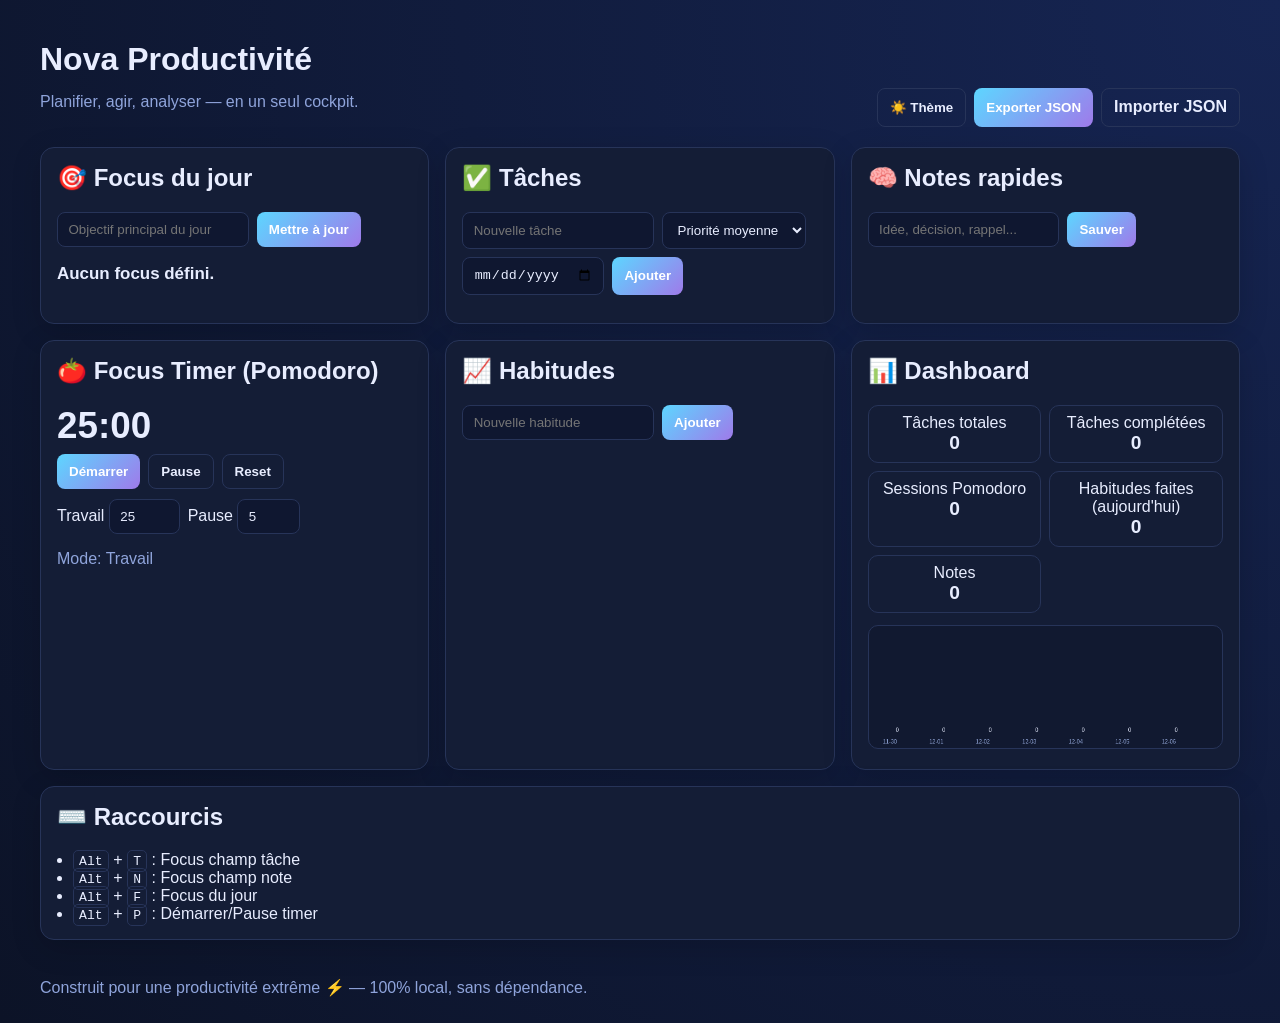
==== index.html @ 3446bffc "Create complete Nova productivité web app" ====
<!doctype html>
<html lang="fr">
  <head>
    <meta charset="UTF-8" />
    <meta name="viewport" content="width=device-width, initial-scale=1.0" />
    <title>Nova Productivité</title>
    <link rel="stylesheet" href="styles.css" />
  </head>
  <body>
    <header class="topbar">
      <div>
        <h1>Nova Productivité</h1>
        <p class="subtitle">Planifier, agir, analyser — en un seul cockpit.</p>
      </div>
      <div class="topbar-actions">
        <button id="themeToggle" class="btn ghost">🌙 Thème</button>
        <button id="exportBtn" class="btn">Exporter JSON</button>
        <label class="btn ghost" for="importInput">Importer JSON</label>
        <input id="importInput" type="file" accept="application/json" hidden />
      </div>
    </header>

    <main class="grid">
      <section class="card focus-card">
        <h2>🎯 Focus du jour</h2>
        <form id="focusForm" class="inline-form">
          <input id="focusInput" type="text" maxlength="120" placeholder="Objectif principal du jour" required />
          <button class="btn" type="submit">Mettre à jour</button>
        </form>
        <p id="focusDisplay" class="focus-display">Aucun focus défini.</p>
      </section>

      <section class="card">
        <h2>✅ Tâches</h2>
        <form id="taskForm" class="inline-form">
          <input id="taskTitle" type="text" placeholder="Nouvelle tâche" required />
          <select id="taskPriority">
            <option value="low">Priorité basse</option>
            <option value="medium" selected>Priorité moyenne</option>
            <option value="high">Priorité haute</option>
          </select>
          <input id="taskDue" type="date" />
          <button class="btn" type="submit">Ajouter</button>
        </form>
        <ul id="taskList" class="list"></ul>
      </section>

      <section class="card">
        <h2>🧠 Notes rapides</h2>
        <form id="noteForm" class="inline-form">
          <input id="noteInput" type="text" maxlength="200" placeholder="Idée, décision, rappel..." required />
          <button class="btn" type="submit">Sauver</button>
        </form>
        <ul id="noteList" class="list"></ul>
      </section>

      <section class="card">
        <h2>🍅 Focus Timer (Pomodoro)</h2>
        <div class="timer-wrap">
          <p id="timerValue" class="timer">25:00</p>
          <div class="timer-controls">
            <button id="startTimer" class="btn">Démarrer</button>
            <button id="pauseTimer" class="btn ghost">Pause</button>
            <button id="resetTimer" class="btn ghost">Reset</button>
          </div>
          <div class="inline-form">
            <label>Travail <input id="workMinutes" type="number" min="1" max="120" value="25" /></label>
            <label>Pause <input id="breakMinutes" type="number" min="1" max="60" value="5" /></label>
          </div>
          <p id="timerState" class="muted">Mode: Travail</p>
        </div>
      </section>

      <section class="card">
        <h2>📈 Habitudes</h2>
        <form id="habitForm" class="inline-form">
          <input id="habitInput" type="text" placeholder="Nouvelle habitude" required />
          <button class="btn" type="submit">Ajouter</button>
        </form>
        <ul id="habitList" class="list"></ul>
      </section>

      <section class="card">
        <h2>📊 Dashboard</h2>
        <div class="stats" id="stats"></div>
        <canvas id="weeklyCanvas" width="640" height="220" aria-label="Graphique hebdo"></canvas>
      </section>

      <section class="card wide">
        <h2>⌨️ Raccourcis</h2>
        <ul class="hint-list">
          <li><kbd>Alt</kbd> + <kbd>T</kbd> : Focus champ tâche</li>
          <li><kbd>Alt</kbd> + <kbd>N</kbd> : Focus champ note</li>
          <li><kbd>Alt</kbd> + <kbd>F</kbd> : Focus du jour</li>
          <li><kbd>Alt</kbd> + <kbd>P</kbd> : Démarrer/Pause timer</li>
        </ul>
      </section>
    </main>

    <footer class="footer">Construit pour une productivité extrême ⚡ — 100% local, sans dépendance.</footer>

    <script src="app.js"></script>
  </body>
</html>
---- styles.css ----
:root {
  --bg: #0c1327;
  --card: #121b34;
  --text: #e8edff;
  --muted: #8fa4db;
  --accent: #5dd6ff;
  --accent-2: #9f7aea;
  --danger: #ff6b6b;
  --ok: #4dd4ac;
  --border: #273459;
}

body.light {
  --bg: #f2f6ff;
  --card: #ffffff;
  --text: #17213f;
  --muted: #4f6498;
  --accent: #1f8fff;
  --accent-2: #7a43d6;
  --danger: #d24141;
  --ok: #1f9f7d;
  --border: #d6def8;
}

* { box-sizing: border-box; }
body {
  margin: 0;
  background: radial-gradient(circle at top right, #162553, var(--bg));
  color: var(--text);
  font-family: Inter, Segoe UI, Roboto, Helvetica, Arial, sans-serif;
}

.topbar,
.footer,
.grid {
  width: min(1200px, 94vw);
  margin: 0 auto;
}

.topbar {
  display: flex;
  justify-content: space-between;
  align-items: end;
  padding: 1.2rem 0 0.8rem;
  gap: 1rem;
}
.subtitle { color: var(--muted); margin-top: -0.4rem; }
.topbar-actions { display: flex; gap: 0.5rem; flex-wrap: wrap; }

.grid {
  display: grid;
  grid-template-columns: repeat(auto-fit, minmax(320px, 1fr));
  gap: 1rem;
  padding: 0.5rem 0 2rem;
}

.card {
  background: color-mix(in srgb, var(--card), #fff 1%);
  border: 1px solid var(--border);
  border-radius: 14px;
  padding: 1rem;
  box-shadow: 0 8px 30px rgba(0, 0, 0, 0.16);
}
.card h2 { margin-top: 0; }
.wide { grid-column: 1 / -1; }

.inline-form {
  display: flex;
  gap: 0.5rem;
  flex-wrap: wrap;
  margin-bottom: 0.8rem;
}

input, select {
  background: #0f1730;
  color: var(--text);
  border: 1px solid var(--border);
  border-radius: 8px;
  padding: 0.56rem 0.65rem;
}
body.light input, body.light select {
  background: #f8faff;
}
input:focus, select:focus {
  outline: 2px solid color-mix(in srgb, var(--accent), transparent 55%);
  outline-offset: 1px;
}

.btn {
  background: linear-gradient(135deg, var(--accent), var(--accent-2));
  border: none;
  color: white;
  font-weight: 650;
  border-radius: 8px;
  padding: 0.58rem 0.75rem;
  cursor: pointer;
}
.btn.ghost {
  background: transparent;
  border: 1px solid var(--border);
  color: var(--text);
}

.list {
  list-style: none;
  margin: 0;
  padding: 0;
  display: flex;
  flex-direction: column;
  gap: 0.5rem;
  max-height: 320px;
  overflow: auto;
}

.item {
  display: grid;
  grid-template-columns: 1fr auto;
  gap: 0.5rem;
  align-items: center;
  border: 1px solid var(--border);
  border-radius: 10px;
  padding: 0.56rem;
}
.item .meta { color: var(--muted); font-size: 0.86rem; }
.badge {
  font-size: 0.75rem;
  padding: 0.18rem 0.42rem;
  border-radius: 999px;
  border: 1px solid var(--border);
}
.badge.high { color: #fff; background: var(--danger); border-color: transparent; }
.badge.medium { color: #fff; background: #ffa13d; border-color: transparent; }
.badge.low { color: #fff; background: var(--ok); border-color: transparent; }

.actions {
  display: flex;
  gap: 0.35rem;
}
.actions button {
  border: 1px solid var(--border);
  background: transparent;
  color: var(--text);
  border-radius: 8px;
  padding: 0.25rem 0.44rem;
  cursor: pointer;
}

.timer { font-size: 2.3rem; margin: 0 0 0.4rem; font-weight: 760; }
.timer-controls { display: flex; gap: 0.5rem; margin-bottom: 0.6rem; }
.focus-display { font-size: 1.06rem; font-weight: 640; }
.muted { color: var(--muted); }

.stats {
  display: grid;
  grid-template-columns: repeat(auto-fit, minmax(140px, 1fr));
  gap: 0.5rem;
  margin-bottom: 0.75rem;
}
.stat {
  border: 1px solid var(--border);
  border-radius: 10px;
  padding: 0.5rem;
  text-align: center;
}
.stat .value { font-size: 1.2rem; font-weight: 760; }

canvas {
  width: 100%;
  background: color-mix(in srgb, var(--card), black 8%);
  border: 1px solid var(--border);
  border-radius: 10px;
}

kbd {
  border: 1px solid var(--border);
  border-radius: 5px;
  padding: 0.16rem 0.32rem;
  font-size: 0.82rem;
}
.hint-list { margin: 0; padding-left: 1rem; }
.footer {
  color: var(--muted);
  padding: 0.4rem 0 1.6rem;
}
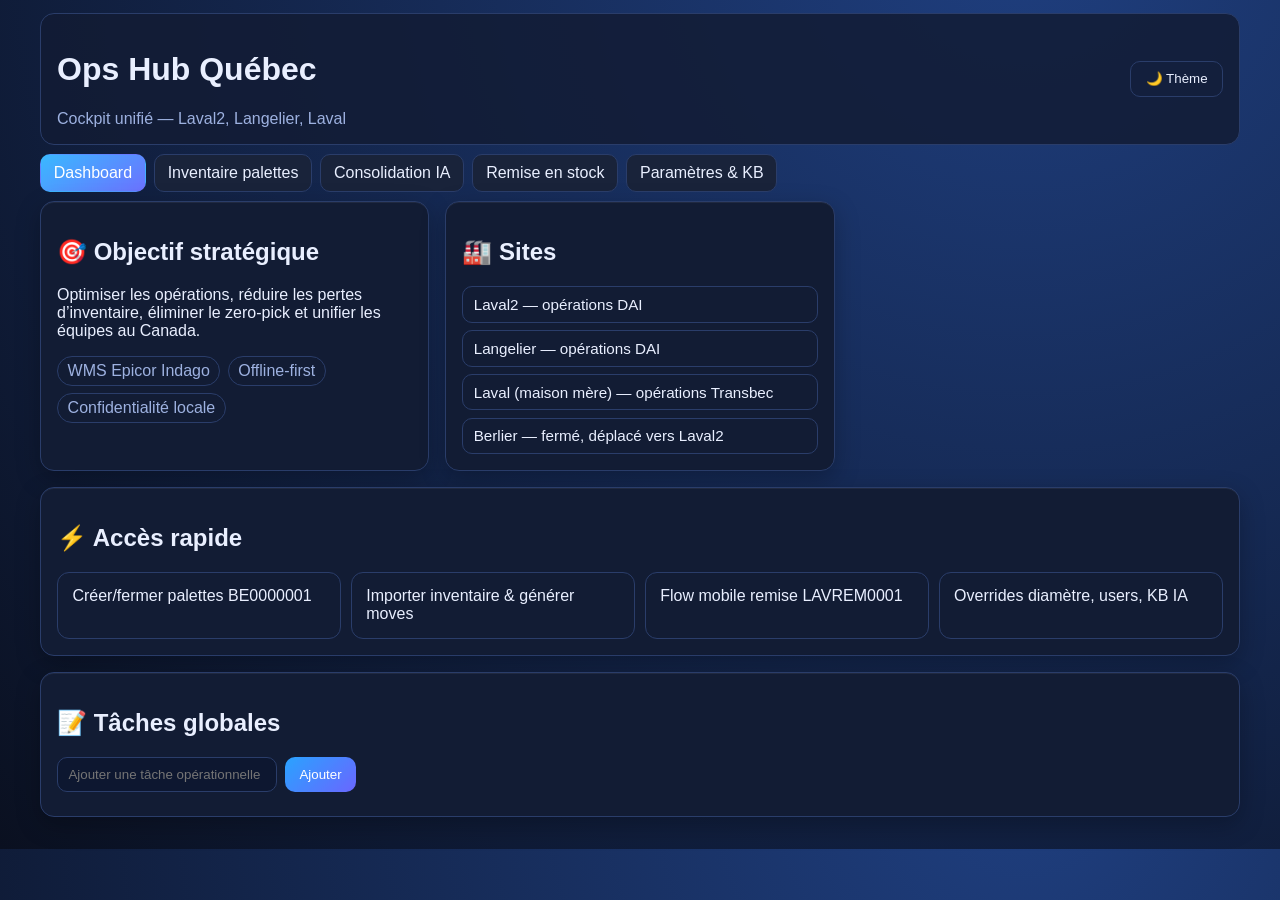
==== commit 520ed316: "Build multi-page warehouse ops hub UI and workflows" ====
--- a/index.html
+++ b/index.html
@@ -3,101 +3,68 @@
   <head>
     <meta charset="UTF-8" />
     <meta name="viewport" content="width=device-width, initial-scale=1.0" />
-    <title>Nova Productivité</title>
+    <title>Transbec DAI • Ops Hub</title>
     <link rel="stylesheet" href="styles.css" />
   </head>
-  <body>
-    <header class="topbar">
+  <body data-page="dashboard">
+    <header class="topbar glass">
       <div>
-        <h1>Nova Productivité</h1>
-        <p class="subtitle">Planifier, agir, analyser — en un seul cockpit.</p>
+        <h1>Ops Hub Québec</h1>
+        <p class="subtitle">Cockpit unifié — Laval2, Langelier, Laval</p>
       </div>
-      <div class="topbar-actions">
-        <button id="themeToggle" class="btn ghost">🌙 Thème</button>
-        <button id="exportBtn" class="btn">Exporter JSON</button>
-        <label class="btn ghost" for="importInput">Importer JSON</label>
-        <input id="importInput" type="file" accept="application/json" hidden />
-      </div>
+      <button id="themeToggle" class="btn ghost">🌙 Thème</button>
     </header>
 
+    <nav class="main-nav">
+      <a href="index.html" class="active">Dashboard</a>
+      <a href="inventaire.html">Inventaire palettes</a>
+      <a href="consolidation.html">Consolidation IA</a>
+      <a href="remise.html">Remise en stock</a>
+      <a href="parametres.html">Paramètres & KB</a>
+    </nav>
+
     <main class="grid">
-      <section class="card focus-card">
-        <h2>🎯 Focus du jour</h2>
-        <form id="focusForm" class="inline-form">
-          <input id="focusInput" type="text" maxlength="120" placeholder="Objectif principal du jour" required />
-          <button class="btn" type="submit">Mettre à jour</button>
-        </form>
-        <p id="focusDisplay" class="focus-display">Aucun focus défini.</p>
-      </section>
-
-      <section class="card">
-        <h2>✅ Tâches</h2>
-        <form id="taskForm" class="inline-form">
-          <input id="taskTitle" type="text" placeholder="Nouvelle tâche" required />
-          <select id="taskPriority">
-            <option value="low">Priorité basse</option>
-            <option value="medium" selected>Priorité moyenne</option>
-            <option value="high">Priorité haute</option>
-          </select>
-          <input id="taskDue" type="date" />
-          <button class="btn" type="submit">Ajouter</button>
-        </form>
-        <ul id="taskList" class="list"></ul>
-      </section>
-
-      <section class="card">
-        <h2>🧠 Notes rapides</h2>
-        <form id="noteForm" class="inline-form">
-          <input id="noteInput" type="text" maxlength="200" placeholder="Idée, décision, rappel..." required />
-          <button class="btn" type="submit">Sauver</button>
-        </form>
-        <ul id="noteList" class="list"></ul>
-      </section>
-
-      <section class="card">
-        <h2>🍅 Focus Timer (Pomodoro)</h2>
-        <div class="timer-wrap">
-          <p id="timerValue" class="timer">25:00</p>
-          <div class="timer-controls">
-            <button id="startTimer" class="btn">Démarrer</button>
-            <button id="pauseTimer" class="btn ghost">Pause</button>
-            <button id="resetTimer" class="btn ghost">Reset</button>
-          </div>
-          <div class="inline-form">
-            <label>Travail <input id="workMinutes" type="number" min="1" max="120" value="25" /></label>
-            <label>Pause <input id="breakMinutes" type="number" min="1" max="60" value="5" /></label>
-          </div>
-          <p id="timerState" class="muted">Mode: Travail</p>
+      <section class="card depth">
+        <h2>🎯 Objectif stratégique</h2>
+        <p>
+          Optimiser les opérations, réduire les pertes d’inventaire, éliminer le zero-pick et unifier les équipes au Canada.
+        </p>
+        <div class="pill-row">
+          <span class="pill">WMS Epicor Indago</span>
+          <span class="pill">Offline-first</span>
+          <span class="pill">Confidentialité locale</span>
         </div>
       </section>
 
-      <section class="card">
-        <h2>📈 Habitudes</h2>
-        <form id="habitForm" class="inline-form">
-          <input id="habitInput" type="text" placeholder="Nouvelle habitude" required />
+      <section class="card depth">
+        <h2>🏭 Sites</h2>
+        <ul class="list compact">
+          <li>Laval2 — opérations DAI</li>
+          <li>Langelier — opérations DAI</li>
+          <li>Laval (maison mère) — opérations Transbec</li>
+          <li>Berlier — fermé, déplacé vers Laval2</li>
+        </ul>
+      </section>
+
+      <section class="card depth wide">
+        <h2>⚡ Accès rapide</h2>
+        <div class="quick-grid">
+          <a class="quick" href="inventaire.html">Créer/fermer palettes BE0000001</a>
+          <a class="quick" href="consolidation.html">Importer inventaire & générer moves</a>
+          <a class="quick" href="remise.html">Flow mobile remise LAVREM0001</a>
+          <a class="quick" href="parametres.html">Overrides diamètre, users, KB IA</a>
+        </div>
+      </section>
+
+      <section class="card depth wide">
+        <h2>📝 Tâches globales</h2>
+        <form id="globalTaskForm" class="inline-form">
+          <input id="globalTaskInput" placeholder="Ajouter une tâche opérationnelle" required />
           <button class="btn" type="submit">Ajouter</button>
         </form>
-        <ul id="habitList" class="list"></ul>
-      </section>
-
-      <section class="card">
-        <h2>📊 Dashboard</h2>
-        <div class="stats" id="stats"></div>
-        <canvas id="weeklyCanvas" width="640" height="220" aria-label="Graphique hebdo"></canvas>
-      </section>
-
-      <section class="card wide">
-        <h2>⌨️ Raccourcis</h2>
-        <ul class="hint-list">
-          <li><kbd>Alt</kbd> + <kbd>T</kbd> : Focus champ tâche</li>
-          <li><kbd>Alt</kbd> + <kbd>N</kbd> : Focus champ note</li>
-          <li><kbd>Alt</kbd> + <kbd>F</kbd> : Focus du jour</li>
-          <li><kbd>Alt</kbd> + <kbd>P</kbd> : Démarrer/Pause timer</li>
-        </ul>
+        <ul id="globalTaskList" class="list"></ul>
       </section>
     </main>
-
-    <footer class="footer">Construit pour une productivité extrême ⚡ — 100% local, sans dépendance.</footer>
 
     <script src="app.js"></script>
   </body>
--- a/styles.css
+++ b/styles.css
@@ -1,184 +1,56 @@
 :root {
-  --bg: #0c1327;
-  --card: #121b34;
-  --text: #e8edff;
-  --muted: #8fa4db;
-  --accent: #5dd6ff;
-  --accent-2: #9f7aea;
-  --danger: #ff6b6b;
-  --ok: #4dd4ac;
-  --border: #273459;
+  --bg: #0a1020;
+  --card: #121c34;
+  --text: #e9efff;
+  --muted: #9db1e0;
+  --accent: #39b9ff;
+  --border: #2a3d6a;
 }
-
 body.light {
-  --bg: #f2f6ff;
-  --card: #ffffff;
-  --text: #17213f;
-  --muted: #4f6498;
-  --accent: #1f8fff;
-  --accent-2: #7a43d6;
-  --danger: #d24141;
-  --ok: #1f9f7d;
-  --border: #d6def8;
+  --bg: #eef4ff;
+  --card: #fff;
+  --text: #172340;
+  --muted: #556b9d;
+  --accent: #1d8fff;
+  --border: #d6e1fb;
 }
-
 * { box-sizing: border-box; }
 body {
   margin: 0;
-  background: radial-gradient(circle at top right, #162553, var(--bg));
   color: var(--text);
-  font-family: Inter, Segoe UI, Roboto, Helvetica, Arial, sans-serif;
+  font-family: Inter, Segoe UI, Arial, sans-serif;
+  background: radial-gradient(circle at 80% -10%, #1f3f80, var(--bg));
 }
-
-.topbar,
-.footer,
-.grid {
-  width: min(1200px, 94vw);
-  margin: 0 auto;
+.topbar, .main-nav, .grid { width: min(1200px, 94vw); margin: 0 auto; }
+.topbar { display:flex; justify-content:space-between; align-items:center; padding: 1rem 0; }
+.glass { background: color-mix(in srgb, var(--card), transparent 15%); border: 1px solid var(--border); border-radius: 14px; padding: 1rem; margin-top: .8rem; }
+.subtitle { color: var(--muted); margin: .3rem 0 0; }
+.main-nav { display:flex; gap:.5rem; flex-wrap: wrap; margin: .6rem auto; }
+.main-nav a {
+  color: var(--text); text-decoration:none; padding:.55rem .8rem; border:1px solid var(--border); border-radius:10px;
+  background: color-mix(in srgb, var(--card), #fff 3%);
 }
-
-.topbar {
-  display: flex;
-  justify-content: space-between;
-  align-items: end;
-  padding: 1.2rem 0 0.8rem;
-  gap: 1rem;
+.main-nav a.active { background: linear-gradient(145deg, var(--accent), #6c72ff); color: #fff; border-color: transparent; }
+.grid { display:grid; grid-template-columns: repeat(auto-fit,minmax(320px,1fr)); gap:1rem; padding-bottom:2rem; }
+.wide { grid-column: 1 / -1; }
+.card {
+  background: var(--card); border:1px solid var(--border); border-radius:14px; padding:1rem;
 }
-.subtitle { color: var(--muted); margin-top: -0.4rem; }
-.topbar-actions { display: flex; gap: 0.5rem; flex-wrap: wrap; }
-
-.grid {
-  display: grid;
-  grid-template-columns: repeat(auto-fit, minmax(320px, 1fr));
-  gap: 1rem;
-  padding: 0.5rem 0 2rem;
-}
-
-.card {
-  background: color-mix(in srgb, var(--card), #fff 1%);
-  border: 1px solid var(--border);
-  border-radius: 14px;
-  padding: 1rem;
-  box-shadow: 0 8px 30px rgba(0, 0, 0, 0.16);
-}
-.card h2 { margin-top: 0; }
-.wide { grid-column: 1 / -1; }
-
-.inline-form {
-  display: flex;
-  gap: 0.5rem;
-  flex-wrap: wrap;
-  margin-bottom: 0.8rem;
-}
-
-input, select {
-  background: #0f1730;
-  color: var(--text);
-  border: 1px solid var(--border);
-  border-radius: 8px;
-  padding: 0.56rem 0.65rem;
-}
-body.light input, body.light select {
-  background: #f8faff;
-}
-input:focus, select:focus {
-  outline: 2px solid color-mix(in srgb, var(--accent), transparent 55%);
-  outline-offset: 1px;
-}
-
-.btn {
-  background: linear-gradient(135deg, var(--accent), var(--accent-2));
-  border: none;
-  color: white;
-  font-weight: 650;
-  border-radius: 8px;
-  padding: 0.58rem 0.75rem;
-  cursor: pointer;
-}
-.btn.ghost {
-  background: transparent;
-  border: 1px solid var(--border);
-  color: var(--text);
-}
-
-.list {
-  list-style: none;
-  margin: 0;
-  padding: 0;
-  display: flex;
-  flex-direction: column;
-  gap: 0.5rem;
-  max-height: 320px;
-  overflow: auto;
-}
-
-.item {
-  display: grid;
-  grid-template-columns: 1fr auto;
-  gap: 0.5rem;
-  align-items: center;
-  border: 1px solid var(--border);
-  border-radius: 10px;
-  padding: 0.56rem;
-}
-.item .meta { color: var(--muted); font-size: 0.86rem; }
-.badge {
-  font-size: 0.75rem;
-  padding: 0.18rem 0.42rem;
-  border-radius: 999px;
-  border: 1px solid var(--border);
-}
-.badge.high { color: #fff; background: var(--danger); border-color: transparent; }
-.badge.medium { color: #fff; background: #ffa13d; border-color: transparent; }
-.badge.low { color: #fff; background: var(--ok); border-color: transparent; }
-
-.actions {
-  display: flex;
-  gap: 0.35rem;
-}
-.actions button {
-  border: 1px solid var(--border);
-  background: transparent;
-  color: var(--text);
-  border-radius: 8px;
-  padding: 0.25rem 0.44rem;
-  cursor: pointer;
-}
-
-.timer { font-size: 2.3rem; margin: 0 0 0.4rem; font-weight: 760; }
-.timer-controls { display: flex; gap: 0.5rem; margin-bottom: 0.6rem; }
-.focus-display { font-size: 1.06rem; font-weight: 640; }
-.muted { color: var(--muted); }
-
-.stats {
-  display: grid;
-  grid-template-columns: repeat(auto-fit, minmax(140px, 1fr));
-  gap: 0.5rem;
-  margin-bottom: 0.75rem;
-}
-.stat {
-  border: 1px solid var(--border);
-  border-radius: 10px;
-  padding: 0.5rem;
-  text-align: center;
-}
-.stat .value { font-size: 1.2rem; font-weight: 760; }
-
-canvas {
-  width: 100%;
-  background: color-mix(in srgb, var(--card), black 8%);
-  border: 1px solid var(--border);
-  border-radius: 10px;
-}
-
-kbd {
-  border: 1px solid var(--border);
-  border-radius: 5px;
-  padding: 0.16rem 0.32rem;
-  font-size: 0.82rem;
-}
-.hint-list { margin: 0; padding-left: 1rem; }
-.footer {
-  color: var(--muted);
-  padding: 0.4rem 0 1.6rem;
-}
+.depth { box-shadow: 0 8px 24px rgba(0,0,0,.25), inset 0 1px 0 rgba(255,255,255,.06); transform: translateZ(0); }
+.btn { border:none; border-radius:10px; padding:.58rem .9rem; cursor:pointer; background:linear-gradient(135deg,#29a3ff,#6a66ff); color:#fff; }
+.btn.ghost { background:transparent; border:1px solid var(--border); color: var(--text); }
+.inline-form { display:flex; gap:.5rem; flex-wrap:wrap; margin:.5rem 0; }
+input, textarea { background:#0d1730; color:var(--text); border:1px solid var(--border); border-radius:10px; padding:.58rem .65rem; }
+body.light input, body.light textarea { background:#f8fbff; }
+input { min-width: 220px; }
+.list { list-style:none; margin:.5rem 0 0; padding:0; display:flex; flex-direction:column; gap:.45rem; }
+.list li { border:1px solid var(--border); border-radius:10px; padding:.55rem .65rem; display:flex; justify-content:space-between; gap:.6rem; align-items:center; }
+.compact li { font-size: .95rem; }
+.big-id { font-size:1.3rem; font-weight:700; color: var(--accent); letter-spacing:1px; }
+.pill-row { display:flex; gap:.45rem; flex-wrap:wrap; }
+.pill { padding:.3rem .6rem; border:1px solid var(--border); border-radius:999px; color:var(--muted); }
+.quick-grid { display:grid; grid-template-columns: repeat(auto-fit,minmax(220px,1fr)); gap:.6rem; }
+.quick { text-decoration:none; color:var(--text); border:1px solid var(--border); border-radius:12px; padding:.9rem; }
+.quick:hover { border-color:var(--accent); }
+summary { cursor:pointer; font-weight:600; }
+@media (max-width: 720px) { .mobile-stack { grid-template-columns: 1fr; } }
